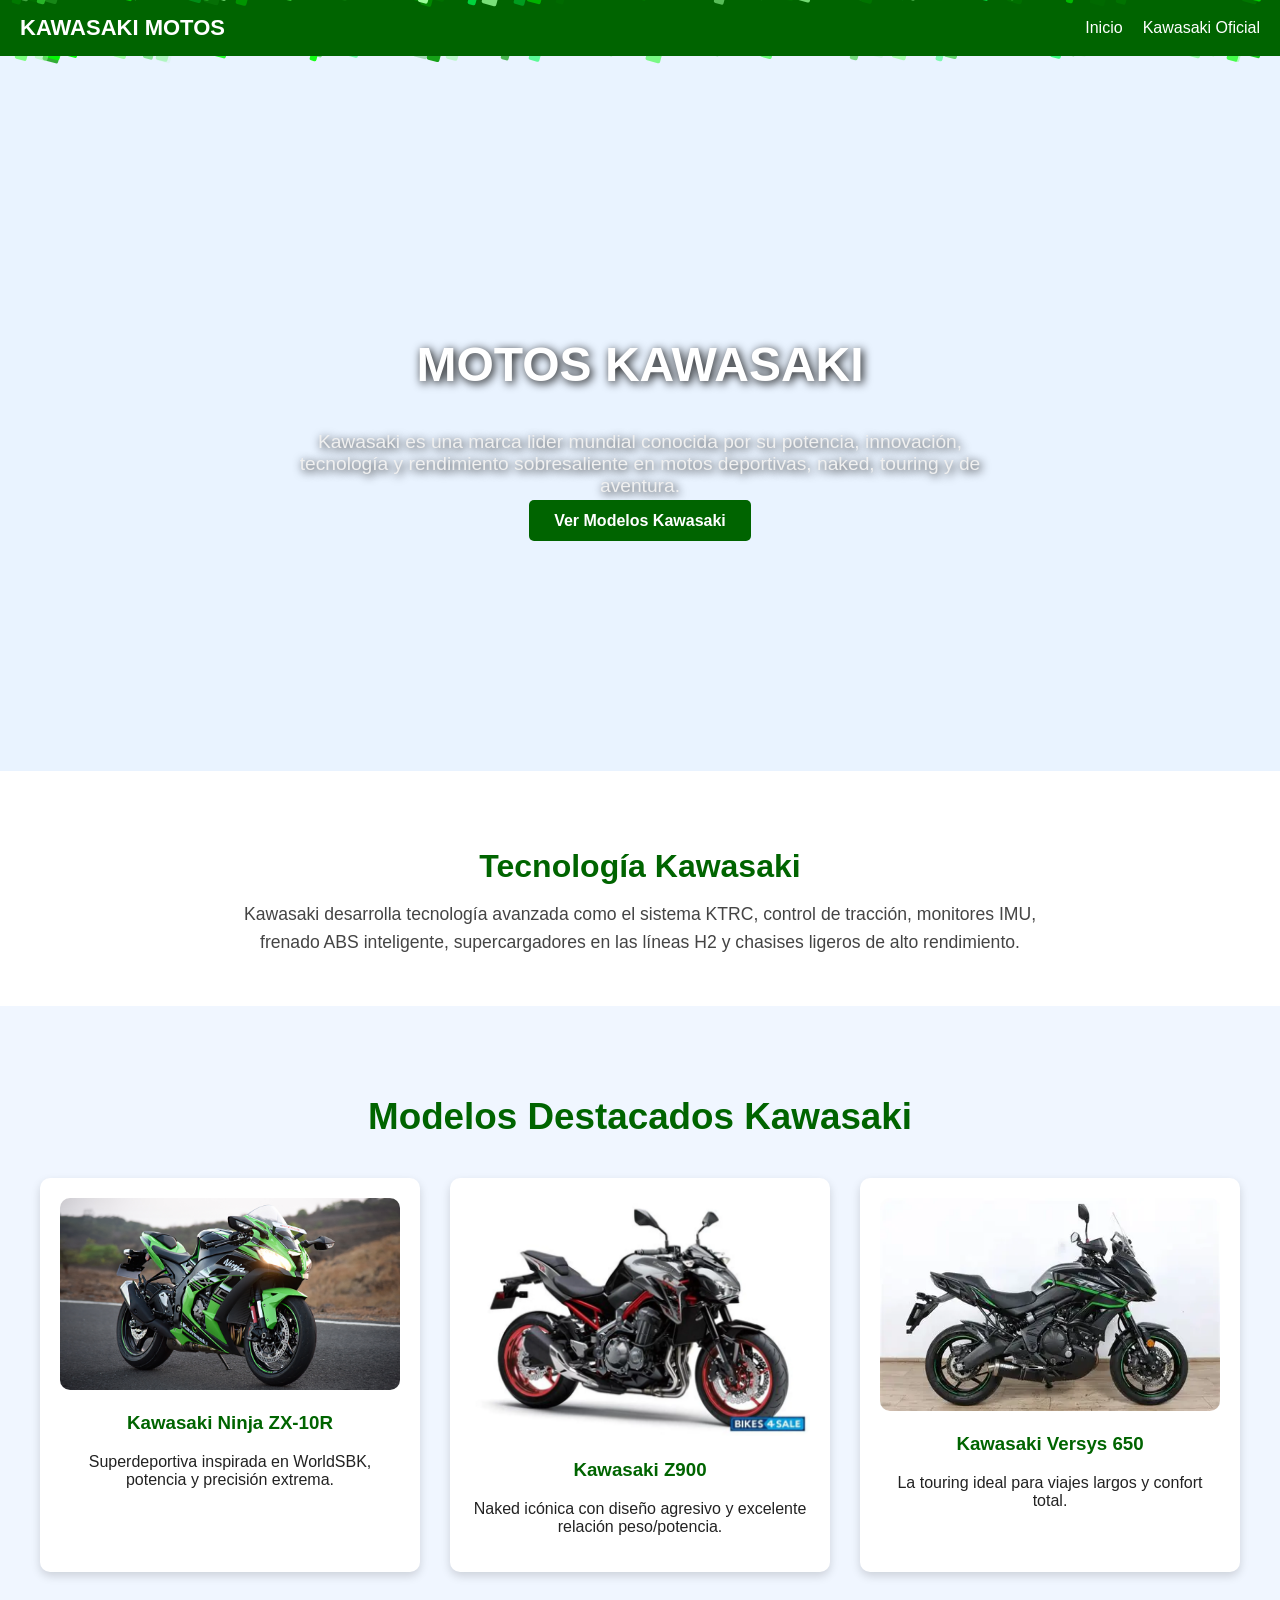
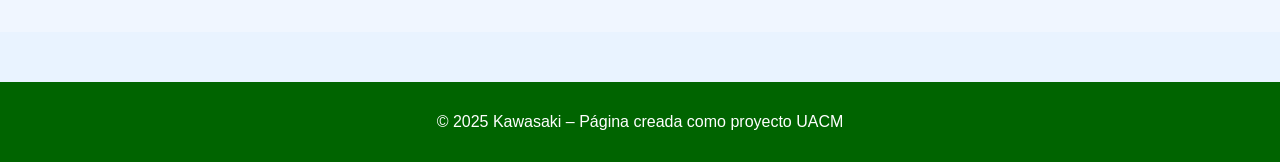
==== kawasaki.html @ 7f68e498 "Add files via upload" ====
<!DOCTYPE html>
<html lang="es">
<head>
  <meta charset="UTF-8">
  <meta name="viewport" content="width=device-width, initial-scale=1.0">
  <meta name="description" content="Informacion de motos Kawasaki: modelos, tecnologia, historia y rendimiento.">
  <meta name="keywords" content="Kawasaki, motocicletas Kawasaki, motos deportivas, motos naked, motos touring">
  <meta name="author" content="Alejandra Diaz">

  <title>Kawasaki - Motocicletas y TecnologIa</title>

  <style>

    body {
      margin: 0;
      font-family: Arial, Helvetica, sans-serif;
      background: #e9f3ff;
      color: #222;
    }

    .nav {
      background: #006400;
      padding: 15px 20px;
      display: flex;
      justify-content: space-between;
      align-items: center;
    }

    .nav__logo {
      color: white;
      text-decoration: none;
      font-size: 22px;
      font-weight: bold;
    }

    .nav__list {
      list-style: none;
      display: flex;
      gap: 20px;
      padding: 0;
      margin: 0;
    }

    .nav__link {
      color: white;
      text-decoration: none;
      font-size: 16px;
      transition: 0.3s;
    }

    .nav__link:hover {
      opacity: 0.7;
    }

    .hero {
      background: url("https://tse4.mm.bing.net/th/id/OIP.K6Xj-z6haY1r05M6atBUXAHaFJ?w=800&h=556&rs=1&pid=ImgDetMain&o=7&rm=3") center/cover no-repeat;
      height: 75vh;
      display: flex;
      align-items: center;
      justify-content: center;
      text-align: center;
      position: relative;
      padding: 20px;
    }

    .hero__title {
      font-size: 3rem;
      color: white;
      text-shadow: 2px 2px 10px black;
    }

    .hero__description {
      font-size: 1.2rem;
      color: #f0f0f0;
      max-width: 700px;
      margin: 15px auto;
      text-shadow: 2px 2px 10px black;
    }

    .btn {
      padding: 12px 25px;
      background: #006400;
      color: white;
      border-radius: 5px;
      text-decoration: none;
      font-weight: bold;
      transition: 0.3s;
    }

    .btn:hover {
      background: #003f00;
    }

    .info {
      text-align: center;
      padding: 50px 20px;
      background: white;
    }

    .info__title {
      font-size: 2rem;
      margin-bottom: 15px;
      color: #006400;
    }

    .info__text {
      max-width: 800px;
      margin: auto;
      font-size: 1.1rem;
      color: #444;
      line-height: 1.6;
    }

    .footer {
      background: #006400;
      text-align: center;
      padding: 15px;
      color: white;
      margin-top: 50px;
    }

    .snow-container {
      pointer-events: none;
      position: absolute;
      top: 0;
      left: 0;
      width: 100%;
      height: 100%;
      overflow: hidden;
    }

    .confeti {
      position: absolute;
      top: -10px;
      width: 10px;
      height: 14px;
      opacity: 0.9;
      animation: caer linear infinite;
      transform: rotate(15deg);
      border-radius: 2px;
    }

    @keyframes caer {
      to { transform: translateY(100vh) rotate(360deg); }
    }

    .presentacion {
      position: fixed;
      top: 0;
      left: 0;
      width: 100%;
      height: 100%;
      background: black;
      color: white;
      display: flex;
      justify-content: center;
      align-items: center;
      font-size: 3rem;
      z-index: 9999;
      animation: fadeOut 2.5s ease forwards;
    }

    @keyframes fadeOut {
      0% { opacity: 1; }
      70% { opacity: 1; }
      100% { opacity: 0; visibility: hidden; }
    }
  </style>
</head>

<body>



  <header class="main-header" style="position: relative;">
    <nav class="nav">
      <a href="#" class="nav__logo">KAWASAKI MOTOS</a>
      <ul class="nav__list">
        <li><a href="index.html" class="nav__link">Inicio</a></li>
        <li><a href="https://www.kawasaki-la.com/" class="nav__link" target="_blank">Kawasaki Oficial</a></li>
      </ul>
    </nav>

    <div class="snow-container"></div>
  </header>

  <section class="hero">
    <div class="hero__content">
      <h1 class="hero__title">MOTOS KAWASAKI</h1>
      <p class="hero__description">
        Kawasaki es una marca lider mundial conocida por su potencia, innovación, tecnología 
        y rendimiento sobresaliente en motos deportivas, naked, touring y de aventura.
      </p>
      <a href="https://www.kawasaki-la.com/" class="btn" target="_blank">Ver Modelos Kawasaki</a>
    </div>

    <div class="snow-container"></div>
  </section>

  <section class="info">
    <h2 class="info__title">Tecnología Kawasaki</h2>
    <p class="info__text">
      Kawasaki desarrolla tecnología avanzada como el sistema KTRC, control de tracción, 
      monitores IMU, frenado ABS inteligente, supercargadores en las líneas H2 y 
      chasises ligeros de alto rendimiento.
    </p>
  </section>

  <section class="modelos" style="background:#f0f6ff; padding:60px 20px; text-align:center;">
    <h2 style="font-size:2.3rem; color:#006400; margin-bottom:40px;">Modelos Destacados Kawasaki</h2>

    <div style="
      display:grid;
      grid-template-columns:repeat(auto-fit, minmax(250px, 1fr));
      gap:30px;
      max-width:1200px;
      margin:auto;
    ">

      <div style="background:white; padding:20px; border-radius:10px; box-shadow:0 4px 10px rgba(0,0,0,0.15);">
        <img src="zx10.png" 
             alt="" style="width:100%; border-radius:10px;">
        <h3 style="color:#006400;">Kawasaki Ninja ZX-10R</h3>
        <p>Superdeportiva inspirada en WorldSBK, potencia y precisión extrema.</p>
      </div>

      <div style="background:white; padding:20px; border-radius:10px; box-shadow:0 4px 10px rgba(0,0,0,0.15);">
        <img src="z900.png" 
             alt="Z900" style="width:100%; border-radius:10px;">
        <h3 style="color:#006400;">Kawasaki Z900</h3>
        <p>Naked icónica con diseño agresivo y excelente relación peso/potencia.</p>
      </div>

      <div style="background:white; padding:20px; border-radius:10px; box-shadow:0 4px 10px rgba(0,0,0,0.15);">
        <img src="versys.png" 
             alt="Versys 650" style="width:100%; border-radius:10px;">
        <h3 style="color:#006400;">Kawasaki Versys 650</h3>
        <p>La touring ideal para viajes largos y confort total.</p>
      </div>

    </div>
  </section>

  <footer class="footer">
    <p class="footer__text">© 2025 Kawasaki – Página creada como proyecto UACM</p>
  </footer>

  <script>
    function crearConfeti() {
      const contenedores = document.querySelectorAll(".snow-container");

      const colores = [
        "#00ff00", "#00cc00", "#009900",
        "#66ff66", "#33cc33", "#99ff99", "#00ff55"
      ];

      contenedores.forEach(container => {
        for (let i = 0; i < 30; i++) {
          const conf = document.createElement("div");
          conf.classList.add("confeti");

          conf.style.background = colores[Math.floor(Math.random() * colores.length)];

          conf.style.left = Math.random() * 100 + "vw";
          conf.style.width = (Math.random() * 10 + 6) + "px";
          conf.style.height = (Math.random() * 10 + 6) + "px";
          conf.style.animationDuration = (Math.random() * 3 + 3) + "s";
          conf.style.opacity = Math.random();

          container.appendChild(conf);

          setTimeout(() => conf.remove(), 7000);
        }
      });
    }

    setInterval(crearConfeti, 900);
    crearConfeti();
  </script>

</body>
</html>
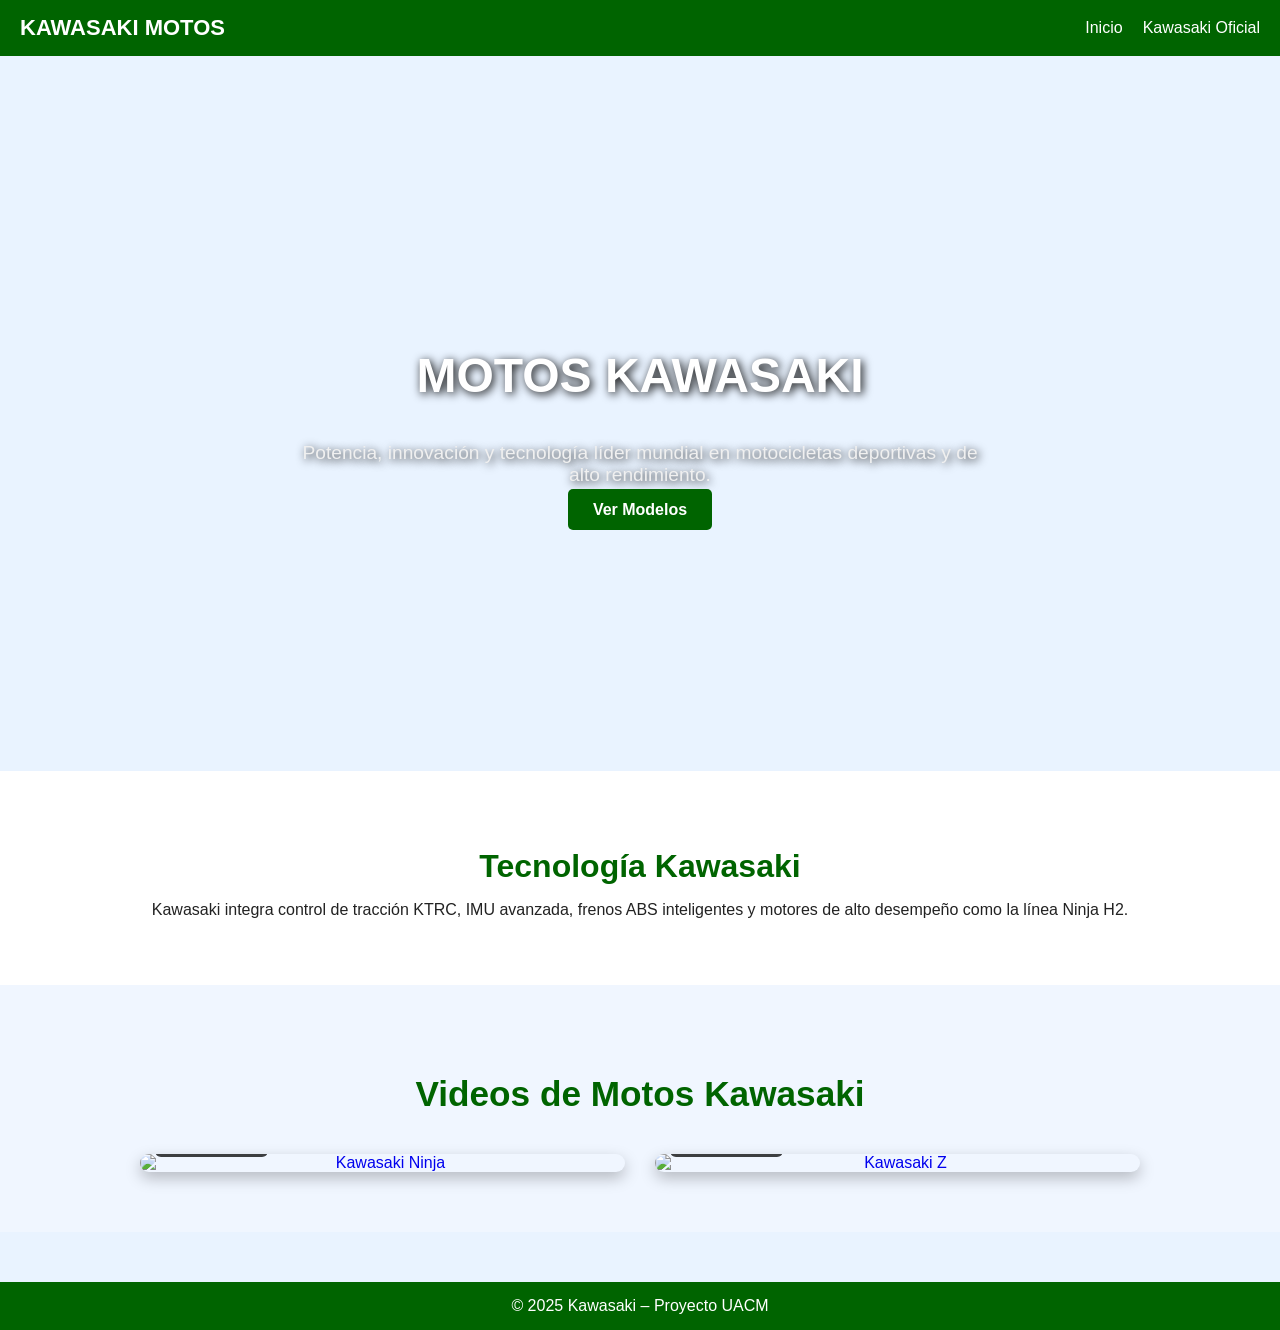
==== commit 243e3cd7: "Refactor kawasaki.html with new content and layout Updated HTML structure and styling for Kawasaki p" ====
--- a/kawasaki.html
+++ b/kawasaki.html
@@ -7,10 +7,9 @@
   <meta name="keywords" content="Kawasaki, motocicletas Kawasaki, motos deportivas, motos naked, motos touring">
   <meta name="author" content="Alejandra Diaz">
 
-  <title>Kawasaki - Motocicletas y TecnologIa</title>
+  <title>Kawasaki - Motocicletas y Tecnología</title>
 
   <style>
-
     body {
       margin: 0;
       font-family: Arial, Helvetica, sans-serif;
@@ -45,21 +44,15 @@
       color: white;
       text-decoration: none;
       font-size: 16px;
-      transition: 0.3s;
-    }
-
-    .nav__link:hover {
-      opacity: 0.7;
     }
 
     .hero {
-      background: url("https://tse4.mm.bing.net/th/id/OIP.K6Xj-z6haY1r05M6atBUXAHaFJ?w=800&h=556&rs=1&pid=ImgDetMain&o=7&rm=3") center/cover no-repeat;
+      background: url("https://tse4.mm.bing.net/th/id/OIP.K6Xj-z6haY1r05M6atBUXAHaFJ?w=800") center/cover no-repeat;
       height: 75vh;
       display: flex;
       align-items: center;
       justify-content: center;
       text-align: center;
-      position: relative;
       padding: 20px;
     }
 
@@ -84,11 +77,6 @@
       border-radius: 5px;
       text-decoration: none;
       font-weight: bold;
-      transition: 0.3s;
-    }
-
-    .btn:hover {
-      background: #003f00;
     }
 
     .info {
@@ -103,12 +91,50 @@
       color: #006400;
     }
 
-    .info__text {
-      max-width: 800px;
+    /* ===== VIDEOS ===== */
+    .videos {
+      background: #f0f6ff;
+      padding: 60px 20px;
+      text-align: center;
+    }
+
+    .videos h2 {
+      color: #006400;
+      font-size: 2.2rem;
+      margin-bottom: 40px;
+    }
+
+    .videos-contenedor {
+      display: grid;
+      grid-template-columns: repeat(auto-fit, minmax(280px, 1fr));
+      gap: 30px;
+      max-width: 1000px;
       margin: auto;
-      font-size: 1.1rem;
-      color: #444;
-      line-height: 1.6;
+    }
+
+    .video-link {
+      position: relative;
+      display: block;
+      border-radius: 12px;
+      overflow: hidden;
+      box-shadow: 0 6px 15px rgba(0,0,0,0.25);
+      text-decoration: none;
+    }
+
+    .video-link img {
+      width: 100%;
+      display: block;
+    }
+
+    .video-link span {
+      position: absolute;
+      bottom: 15px;
+      left: 15px;
+      background: rgba(0,0,0,0.75);
+      color: white;
+      padding: 8px 12px;
+      border-radius: 6px;
+      font-weight: bold;
     }
 
     .footer {
@@ -118,165 +144,62 @@
       color: white;
       margin-top: 50px;
     }
-
-    .snow-container {
-      pointer-events: none;
-      position: absolute;
-      top: 0;
-      left: 0;
-      width: 100%;
-      height: 100%;
-      overflow: hidden;
-    }
-
-    .confeti {
-      position: absolute;
-      top: -10px;
-      width: 10px;
-      height: 14px;
-      opacity: 0.9;
-      animation: caer linear infinite;
-      transform: rotate(15deg);
-      border-radius: 2px;
-    }
-
-    @keyframes caer {
-      to { transform: translateY(100vh) rotate(360deg); }
-    }
-
-    .presentacion {
-      position: fixed;
-      top: 0;
-      left: 0;
-      width: 100%;
-      height: 100%;
-      background: black;
-      color: white;
-      display: flex;
-      justify-content: center;
-      align-items: center;
-      font-size: 3rem;
-      z-index: 9999;
-      animation: fadeOut 2.5s ease forwards;
-    }
-
-    @keyframes fadeOut {
-      0% { opacity: 1; }
-      70% { opacity: 1; }
-      100% { opacity: 0; visibility: hidden; }
-    }
   </style>
 </head>
 
 <body>
 
-
-
-  <header class="main-header" style="position: relative;">
-    <nav class="nav">
-      <a href="#" class="nav__logo">KAWASAKI MOTOS</a>
-      <ul class="nav__list">
-        <li><a href="index.html" class="nav__link">Inicio</a></li>
-        <li><a href="https://www.kawasaki-la.com/" class="nav__link" target="_blank">Kawasaki Oficial</a></li>
-      </ul>
-    </nav>
-
-    <div class="snow-container"></div>
-  </header>
-
-  <section class="hero">
-    <div class="hero__content">
-      <h1 class="hero__title">MOTOS KAWASAKI</h1>
-      <p class="hero__description">
-        Kawasaki es una marca lider mundial conocida por su potencia, innovación, tecnología 
-        y rendimiento sobresaliente en motos deportivas, naked, touring y de aventura.
-      </p>
-      <a href="https://www.kawasaki-la.com/" class="btn" target="_blank">Ver Modelos Kawasaki</a>
-    </div>
-
-    <div class="snow-container"></div>
-  </section>
-
-  <section class="info">
-    <h2 class="info__title">Tecnología Kawasaki</h2>
-    <p class="info__text">
-      Kawasaki desarrolla tecnología avanzada como el sistema KTRC, control de tracción, 
-      monitores IMU, frenado ABS inteligente, supercargadores en las líneas H2 y 
-      chasises ligeros de alto rendimiento.
+<header>
+  <nav class="nav">
+    <a href="#" class="nav__logo">KAWASAKI MOTOS</a>
+    <ul class="nav__list">
+      <li><a href="index.html" class="nav__link">Inicio</a></li>
+      <li><a href="https://www.kawasaki-la.com/" class="nav__link" target="_blank">Kawasaki Oficial</a></li>
+    </ul>
+  </nav>
+</header>
+
+<section class="hero">
+  <div>
+    <h1 class="hero__title">MOTOS KAWASAKI</h1>
+    <p class="hero__description">
+      Potencia, innovación y tecnología líder mundial en motocicletas deportivas y de alto rendimiento.
     </p>
-  </section>
-
-  <section class="modelos" style="background:#f0f6ff; padding:60px 20px; text-align:center;">
-    <h2 style="font-size:2.3rem; color:#006400; margin-bottom:40px;">Modelos Destacados Kawasaki</h2>
-
-    <div style="
-      display:grid;
-      grid-template-columns:repeat(auto-fit, minmax(250px, 1fr));
-      gap:30px;
-      max-width:1200px;
-      margin:auto;
-    ">
-
-      <div style="background:white; padding:20px; border-radius:10px; box-shadow:0 4px 10px rgba(0,0,0,0.15);">
-        <img src="zx10.png" 
-             alt="" style="width:100%; border-radius:10px;">
-        <h3 style="color:#006400;">Kawasaki Ninja ZX-10R</h3>
-        <p>Superdeportiva inspirada en WorldSBK, potencia y precisión extrema.</p>
-      </div>
-
-      <div style="background:white; padding:20px; border-radius:10px; box-shadow:0 4px 10px rgba(0,0,0,0.15);">
-        <img src="z900.png" 
-             alt="Z900" style="width:100%; border-radius:10px;">
-        <h3 style="color:#006400;">Kawasaki Z900</h3>
-        <p>Naked icónica con diseño agresivo y excelente relación peso/potencia.</p>
-      </div>
-
-      <div style="background:white; padding:20px; border-radius:10px; box-shadow:0 4px 10px rgba(0,0,0,0.15);">
-        <img src="versys.png" 
-             alt="Versys 650" style="width:100%; border-radius:10px;">
-        <h3 style="color:#006400;">Kawasaki Versys 650</h3>
-        <p>La touring ideal para viajes largos y confort total.</p>
-      </div>
-
-    </div>
-  </section>
-
-  <footer class="footer">
-    <p class="footer__text">© 2025 Kawasaki – Página creada como proyecto UACM</p>
-  </footer>
-
-  <script>
-    function crearConfeti() {
-      const contenedores = document.querySelectorAll(".snow-container");
-
-      const colores = [
-        "#00ff00", "#00cc00", "#009900",
-        "#66ff66", "#33cc33", "#99ff99", "#00ff55"
-      ];
-
-      contenedores.forEach(container => {
-        for (let i = 0; i < 30; i++) {
-          const conf = document.createElement("div");
-          conf.classList.add("confeti");
-
-          conf.style.background = colores[Math.floor(Math.random() * colores.length)];
-
-          conf.style.left = Math.random() * 100 + "vw";
-          conf.style.width = (Math.random() * 10 + 6) + "px";
-          conf.style.height = (Math.random() * 10 + 6) + "px";
-          conf.style.animationDuration = (Math.random() * 3 + 3) + "s";
-          conf.style.opacity = Math.random();
-
-          container.appendChild(conf);
-
-          setTimeout(() => conf.remove(), 7000);
-        }
-      });
-    }
-
-    setInterval(crearConfeti, 900);
-    crearConfeti();
-  </script>
+    <a href="https://www.kawasaki-la.com/" class="btn" target="_blank">Ver Modelos</a>
+  </div>
+</section>
+
+<section class="info">
+  <h2 class="info__title">Tecnología Kawasaki</h2>
+  <p>
+    Kawasaki integra control de tracción KTRC, IMU avanzada, frenos ABS inteligentes
+    y motores de alto desempeño como la línea Ninja H2.
+  </p>
+</section>
+
+<!-- ===== VIDEOS FUNCIONALES ===== -->
+<section class="videos">
+  <h2>Videos de Motos Kawasaki</h2>
+
+  <div class="videos-contenedor">
+
+    <a href="https://www.youtube.com/watch?v=AckTUJRV9IE" target="_blank" class="video-link">
+      <img src="https://img.youtube.com/vi/AckTUJRV9IE/hqdefault.jpg" alt="Kawasaki Ninja">
+      <span>▶ Ver Video</span>
+    </a>
+
+    <a href="https://www.youtube.com/watch?v=eGKJ_kEPEFM" target="_blank" class="video-link">
+      <img src="https://img.youtube.com/vi/eGKJ_kEPEFM/hqdefault.jpg" alt="Kawasaki Z">
+      <span>▶ Ver Video</span>
+    </a>
+
+  </div>
+</section>
+
+<footer class="footer">
+  © 2025 Kawasaki – Proyecto UACM
+</footer>
 
 </body>
 </html>
+
